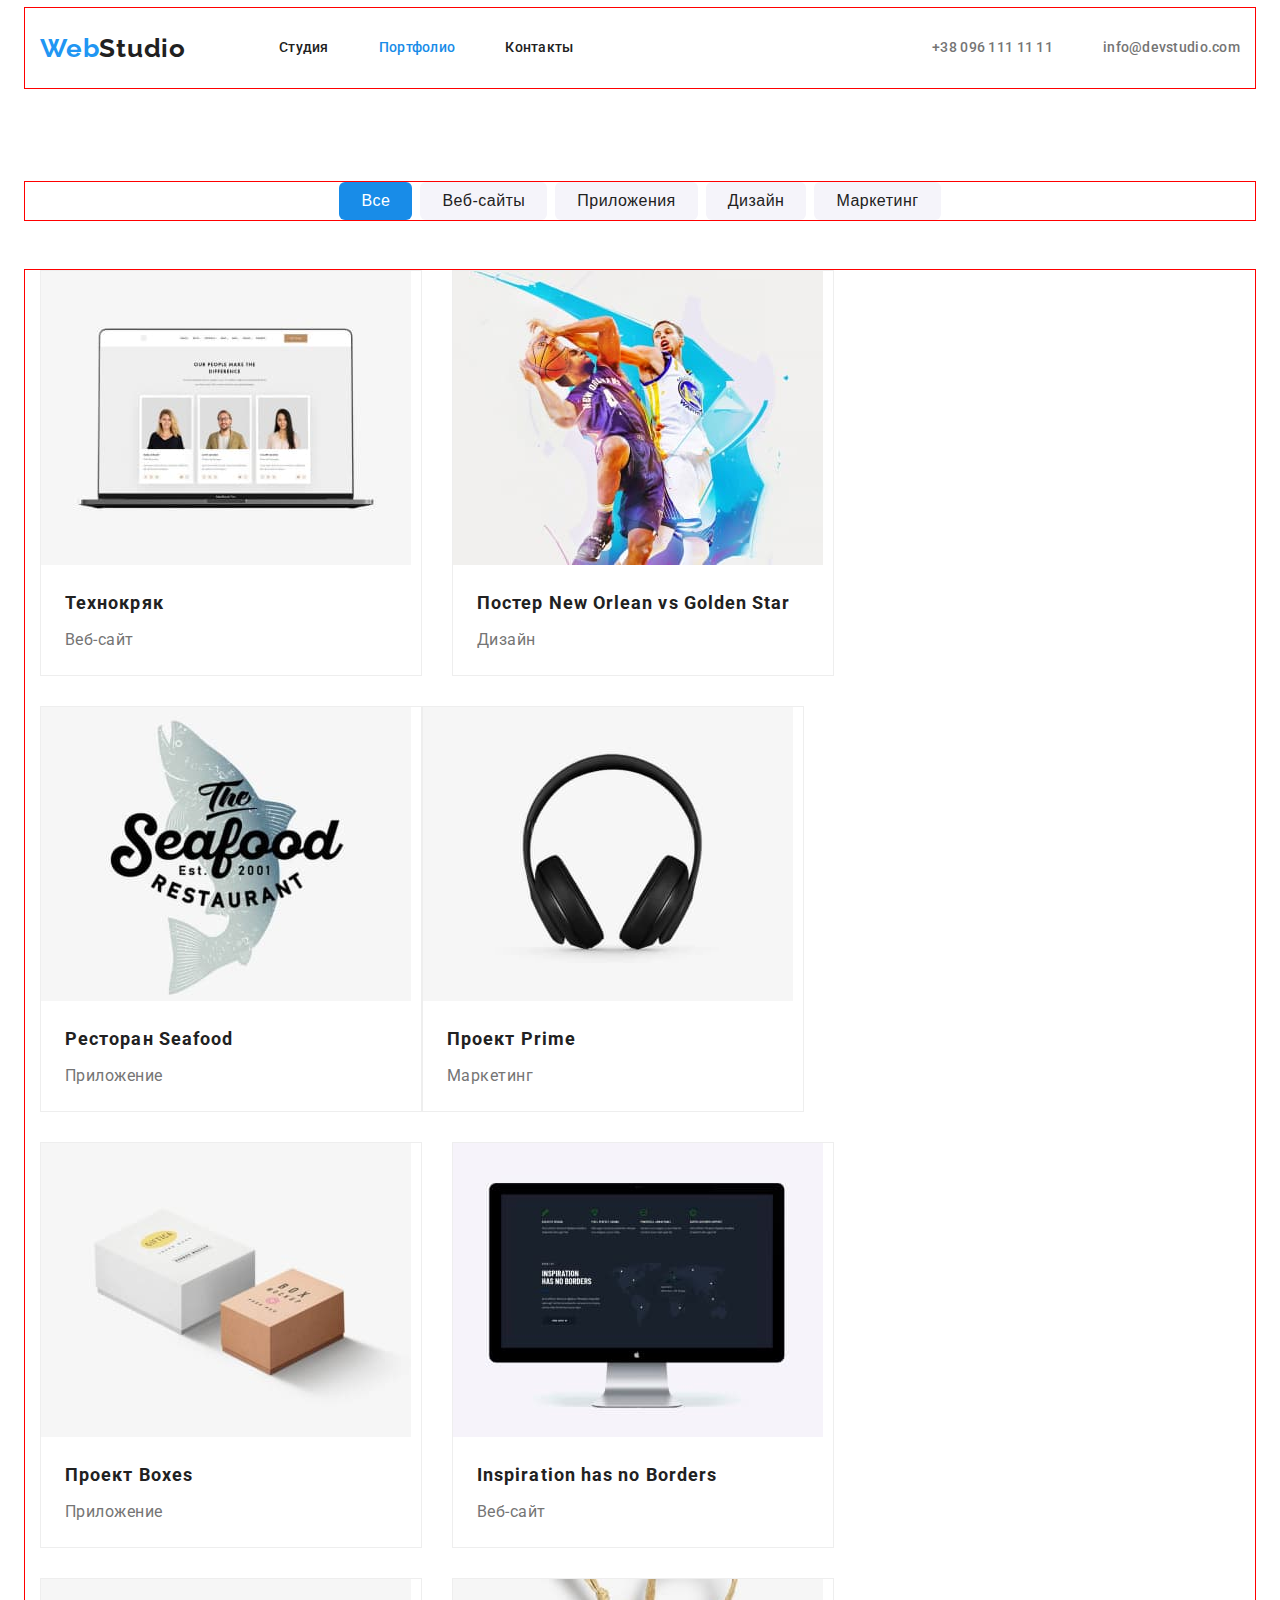
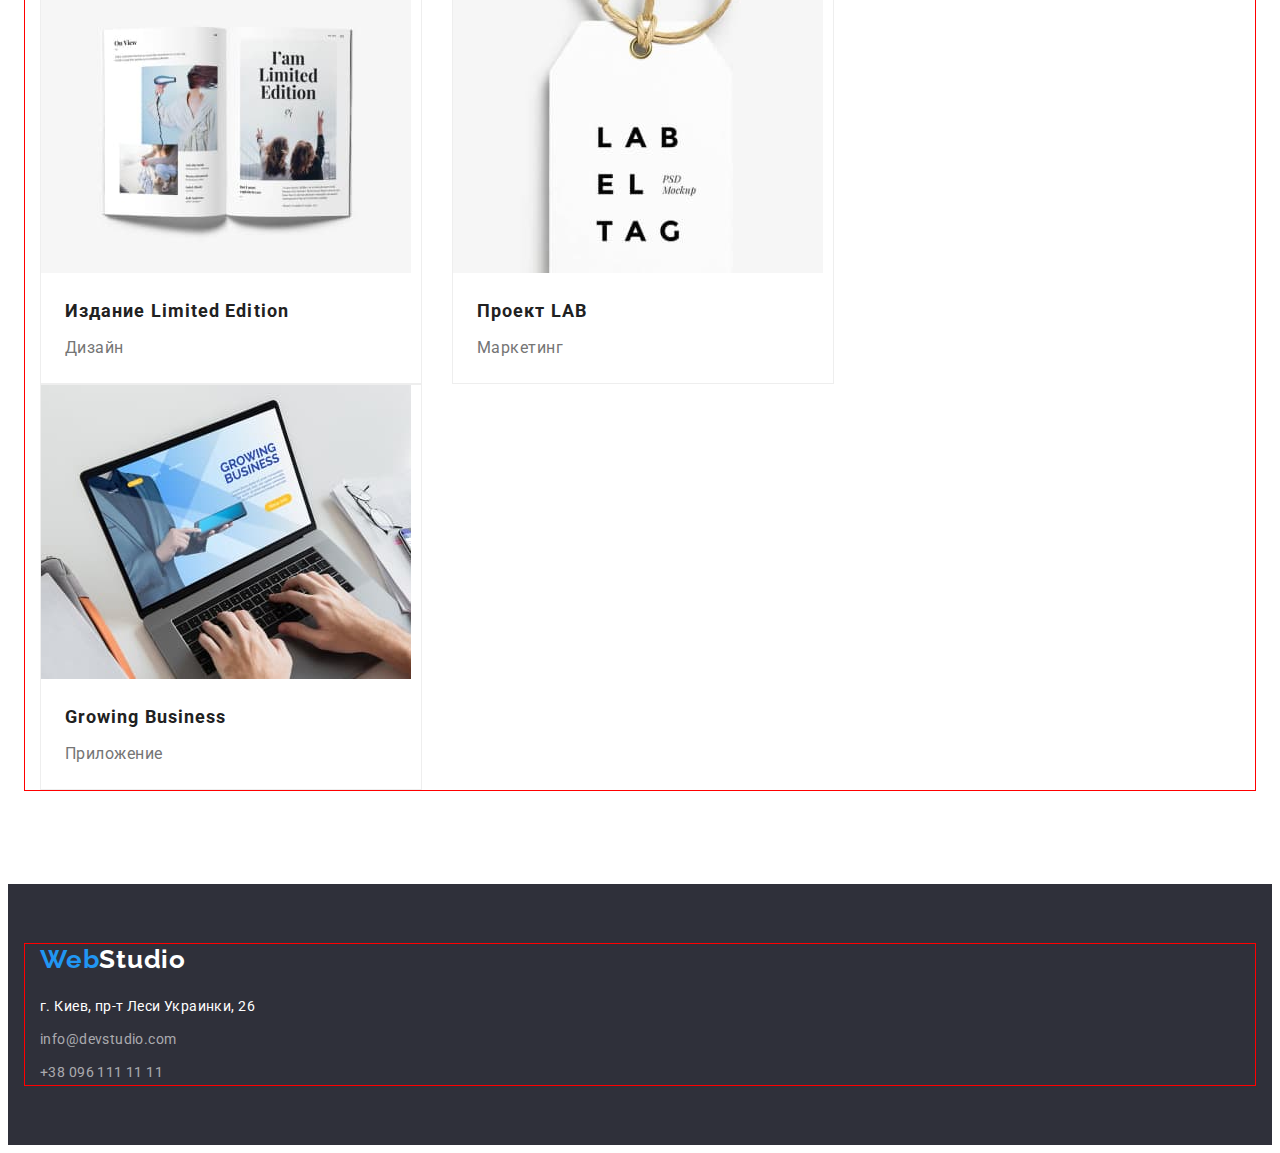
==== portfolio.html @ 54383d81 "sprites" ====
<!DOCTYPE html>
<html lang="ru">
<head>
    <meta charset="UTF-8">
    <meta http-equiv="X-UA-Compatible" content="IE=edge">
    <meta name="viewport" content="width=device-width, initial-scale=1.0">
    <style>
        @import url('https://fonts.googleapis.com/css2?family=Raleway:wght@700&family=Roboto:wght@400;500;700;900&display=swap');
    </style>
    <title>Portfolio</title>
    <link rel="stylesheet" href="https://cdnjs.cloudflare.com/ajax/libs/modern-normalize/1.1.0/modern-normalize.min.css" integrity="sha512-wpPYUAdjBVSE4KJnH1VR1HeZfpl1ub8YT/NKx4PuQ5NmX2tKuGu6U/JRp5y+Y8XG2tV+wKQpNHVUX03MfMFn9Q==" crossorigin="anonymous" referrerpolicy="no-referrer" />
    <link rel="stylesheet" href="./styles/styles.css">
</head>
<body>
    <!-- <header> -->
    <header>
        <div class="conteiner">
            <nav class="nav">
                <a class="logo link" lang="en" href="index.html">Web<span class="logo-span">Studio</span></a>
                <ul class="nav-list">
                    <li class="nav-item"><a class="nav-item-link link" href="./index.html">Студия</a></li>
                    <li class="nav-item"><a class="nav-item-link current link" href="./portfolio.html">Портфолио</a></li>
                    <li class="nav-item"><a class="nav-item-link link" href="">Контакты</a></li>
                </ul>
                <ul class="contactus-list">
                    <li class="contactus-item"><a class="contactus-item-link link" href="tel:+380961111111">+38 096 111 11 11</a></li>
                    <li class="contactus-item"><a class="contactus-item-link link" href="mailto:">info@devstudio.com</a></li>
                </ul>
            </nav>
            
        </div>
    </header>
    <main>
        <section class="section">
            <div class="conteiner filter">
                <h1 class="visually-hidden">Portfolio</h1>
                <ul class="portfolio-filter-list">
                    <li class="portfolio-filter-item">
                        <button type="button" class="portfolio-filter-button current">Все</button>
                    </li>
                    <li class="portfolio-filter-item">
                        <button type="button" class="portfolio-filter-button">Веб-сайты</button>
                    </li>
                    <li class="portfolio-filter-item">
                        <button type="button" class="portfolio-filter-button">Приложения</button>
                    </li>
                    <li class="portfolio-filter-item">
                        <button type="button" class="portfolio-filter-button">Дизайн</button>
                    </li>
                    <li class="portfolio-filter-item">
                        <button type="button" class="portfolio-filter-button">Маркетинг</button>
                    </li>
                </ul>
            </div>
            <div class="conteiner">
                <ul class="portfolio-list">
                    <li class="portfolio-item">
                        <a class="link" href="">
                            <img class="portfolio-img" src="./images/Portfolio-1.jpg" width="370" alt="Веб-сайт">
                            <div class="portdolio-text-div">
                                <h2 class="portfolio-title">Технокряк</h2>
                                <p class="portfolio-text">Веб-сайт</p> 
                            </div>
                        </a>
                    </li>
                    <li class="portfolio-item">
                        <a  class="link" href="">
                            <img class="portfolio-img" src="./images/Portfolio-2.jpg" width="370" alt="Дизайн">
                            <div class="portdolio-text-div">
                                <h2 class="portfolio-title">Постер New Orlean vs Golden Star</h2>
                                <p class="portfolio-text">Дизайн</p>
                            </div>
                        </a>
                    </li>
                    <li class="portfolio-item">
                        <a class="link" href="">
                            <img class="portfolio-img" src="./images/Portfolio-3.jpg" width="370" alt="Приложение">
                            <div class="portdolio-text-div">
                                <h2 class="portfolio-title">Ресторан Seafood</h2>
                                <p class="portfolio-text">Приложение</p>
                            </div>
                        </a>
                    </li>
                    <li class="portfolio-item">
                        <a class="link" href="">
                            <img class="portfolio-img" src="./images/Portfolio-4.jpg" width="370" alt="Маркетинг">
                            <div class="portdolio-text-div">
                                <h2 class="portfolio-title">Проект Prime</h2>
                                <p class="portfolio-text">Маркетинг</p>
                            </div>
                        </a>
                    </li>
                    <li class="portfolio-item">
                        <a class="link" href="">
                            <img class="portfolio-img" src="./images/Portfolio-5.jpg" width="370" alt="Приложение">
                            <div class="portdolio-text-div">
                                <h2 class="portfolio-title">Проект Boxes</h2>
                                <p class="portfolio-text">Приложение</p>
                            </div>
                        </a>
                    </li>
                    <li class="portfolio-item">
                        <a class="link" href="">
                            <img class="portfolio-img" src="./images/Portfolio-6.jpg" width="370" alt="Веб-сайт">
                            <div class="portdolio-text-div">
                                <h2 class="portfolio-title">Inspiration has no Borders</h2>
                                <p class="portfolio-text">Веб-сайт</p>
                            </div>
                        </a>
                    </li>
                    <li class="portfolio-item">
                        <a class="link" href="">
                            <img class="portfolio-img" src="./images/Portfolio-7.jpg" width="370" alt="Дизайн">
                            <div class="portdolio-text-div">
                                <h2 class="portfolio-title">Издание Limited Edition</h2>
                                <p class="portfolio-text">Дизайн</p>
                            </div>
                        </a>
                    </li>
                    <li class="portfolio-item">
                        <a class="link" href="">
                            <img class="portfolio-img" src="./images/Portfolio-8.jpg" width="370" alt="Маркетинг">
                            <div class="portdolio-text-div">
                                <h2 class="portfolio-title">Проект LAB</h2>
                                <p class="portfolio-text">Маркетинг</p>
                            </div>
                        </a>
                    </li>
                    <li class="portfolio-item">
                        <a class="link" href="">
                            <img class="portfolio-img" src="./images/Portfolio-9.jpg" width="370" alt="Приложение">
                            <div class="portdolio-text-div">
                                <h2 class="portfolio-title">Growing Business</h2>
                                <p class="portfolio-text">Приложение</p>
                            </div>
                        </a>
                    </li>
                </ul>
            </div>
        </section>
 
    </main>
    <footer class="footer">
        <div class="conteiner">
            <a class="logo link footer-link" lang="en" href="index.html">Web<span class="logo-span-footer">Studio</span></a>
            <address>
                <ul class="footer-list">
                    <li class="footer-item"><a class="footer-adress link" href="https://goo.gl/maps/3W2phe6kemsVcXrq6" target="_blank" rel="noopener noreferrer">г. Киев, пр-т Леси Украинки, 26</a></li>
                    <li class="footer-item"><a class="footer-mail link" href="mailto:">info@devstudio.com</a></li>
                    <li class="footer-item"><a class="footer-tel link" href="tel:+380961111111">+38 096 111 11 11</a></li>
                </ul>
            </address>
        </div>
    </footer>
    
</body>
</html>
---- styles/styles.css ----
:root{
    --primary-background-color: #ffffff;
    --primary-text-color: #212121;
    --grey-text-color: #757575;
    --active-color: #2196F3;
}

p, h1, h2, h3, h4, h5, h6{
    margin: 0;
}

ol, ul{
    margin: 0;
    padding-left: 0;
}

button{
    cursor: pointer;
}

.section{
    padding-top: 94px;
    padding-bottom: 94px;
}

.conteiner{
    width: 1200px;
    margin: 0 auto;
    padding-left: 15px;
    padding-right: 15px;
    outline: 1px solid red;
}


/* Links */
.link{
    text-decoration: none;
}

.nav-item-link .link .current{
    color: #2196F3;
}

/* Lists */
li{
    list-style: none;
}


body {
    background-color: var(--primary-background-color);
    color: var(--grey-text-color);
    font-family: 'roboto', sans-serif;
}

/* Logo */

.header{
    border-bottom:1px solid #ECECEC ;
}

.logo{
    font-family: 'Raleway', sans-serif;
    font-weight: 700;
    font-size: 26px;
    line-height: 1.19;
    letter-spacing: 0.03em;
    color: var(--active-color);
}

.logo-span{
    color: var(--primary-text-color);
}

/* --------------------------Navigation-------------------------------- */


.nav{
    display: flex;
    align-items: center;
}

.nav-list{
    display: flex;
    margin-left: 93px;
}

.nav-list .nav-item{
    margin-right: 50px;
}

.nav-list .nav-item:last-child{
    margin-right: 0;
}


.nav-item-link, .contactus-list{
    font-weight: 500;
    font-size: 14px;
    line-height: 1.14;
    letter-spacing: 0.02em;
}

.nav-item-link{
    display: block;
    padding-top: 32px;
    padding-bottom: 32px;
    color: var(--primary-text-color);
    
}

.nav-item-link:hover, .nav-item-link:focus{
    color: var(--active-color);
}

.nav-list .nav-item-link.current{
    color: #188ce8;
}

/* ---------------------------AuthNav------------------------------ */

.contactus-list{
    display: flex;
    margin-left: auto;
}

.contactus-list .contactus-item + .contactus-item{
    margin-left: 50px;
}

.contactus-item-link{
    padding-top: 32px;
    padding-bottom: 32px;
    color: var(--grey-text-color);
}
.contactus-item-link:hover, .contactus-item-link:focus{
    color: var(--active-color);
}


/*-------------------------- Hero ---------------------------*/



.hero{
    text-align: center;
    padding-top: 200px;
    padding-bottom: 200px;
    background-color: #2F303A;
    background-image: linear-gradient(
        rgba(47, 48, 58, 0.4),
        rgba(47, 48, 58, 0.4)), 
        url(../images/Hero.jpg);

    background-repeat: no-repeat;
    background-position: center;
    max-width: 1600px;
    margin: 0 auto;
}

.hero-title{
    font-weight: 900;
    font-size: 44px;
    line-height: 1.36;
    letter-spacing: 0.06em;
    text-transform: uppercase;
    color: var(--primary-background-color);
    margin-bottom: 30px;
}

.hero-btn{
    border-radius: 6px;
    padding: 10px 32px;
    min-width: 200px;
    font-weight: 700;
    font-size: 16px;
    line-height: 1.88;
    letter-spacing: 0.06em;
    color: var(--primary-background-color);
    background-color: var(--active-color);
    cursor: pointer;
}

.hero-btn:hover, .hero-btn:active{
    background-color:#188ce8;
}


/* ------------------------------Excellence--------------------- */

.visually-hidden { 
    position: absolute; 
    width: 1px; 
    height: 1px; 
    margin: -1px; 
    border: 0; 
    padding: 0; 
    white-space: nowrap; 
    clip-path: inset(100%); 
    clip: rect(0 0 0 0); 
    overflow: hidden;
} 

.ex-list{
    display: flex;
  
}

.ex-list .ex-item + .ex-item{
    margin-left: 30px;
}


.ex-item{
    width: 270px;
}



.ex-title{
    margin-bottom: 10px;
    font-weight: 700;
    text-transform: uppercase;
    font-size: 14px;
    line-height: 1.14;
    letter-spacing: 0.03em;
    color:var(--primary-text-color)
}

.ex-text{
    font-size: 14px;
    line-height: 1.71;
    letter-spacing: 0.03em;
    }




/* -----------------------------Jobs & Team----------------------------*/

.mod{
    padding-top: 0;
}

.jobs-title, .team-title{
    text-align: center;
    font-size: 36px;
    line-height: 1.17;
    letter-spacing: 0.03em;
    color:var(--primary-text-color)
}

.jobs-title{
    margin-bottom: 50px;
}

.jobs-list{
    display: flex;
}

.jobs-list .jobs-list-item + .jobs-list-item{
    margin-left: 30px;
}

.team-conteiner{
    background-color: #F5F4FA;
}

.team-title{
    margin-bottom: 50px;
}

.team-list{
    display: flex;
    padding-bottom: 94px;
}

.team-list .team-item + .team-item{
    margin-left: 30px;
}

.team-item{
    box-shadow: 0px 1px 3px rgba(0, 0, 0, 0.12), 0px 1px 1px rgba(0, 0, 0, 0.14), 0px 2px 1px rgba(0, 0, 0, 0.2);
    border-radius: 0px 0px 4px 4px;
    background-color: var(--primary-background-color);
}



.wrapr{
    padding-top: 30px;
    padding-bottom: 30px;
}


.team-item-title{
    margin-bottom: 10px;
    text-align: center;
    font-weight: 500;
    font-size: 16px;
    line-height: 1.19;
    letter-spacing: 0.03em;
    color: var(--primary-text-color);
}





.team-item-text{
    text-align: center;
    font-weight: 400;
    font-size: 16px;
    line-height: 1.19;
    letter-spacing: 0.03em;
}


/* Footer */

.footer{
    background-color: #2F303A;
    padding-top: 60px;
    padding-bottom: 60px;
}

.logo-span-footer{
    color: var(--primary-background-color);
}

.footer-link{
    display: inline-block;
    margin-bottom: 20px;
}

.footer-item:not(:last-child){
    margin-bottom: 9px;
}


.footer-adress{
    font-style: normal;
    font-size: 14px;
    line-height: 1.71;
    letter-spacing: 0.03em;
    color: var(--primary-background-color);
}

.footer-mail, .footer-tel{
    font-style: normal;
    font-size: 14px;
    line-height: 1.71;
    letter-spacing: 0.03em;
    color: rgba(255, 255, 255, 0.6);
    }



/* Page: -------------------------Portfolio----------------------------- */


/* --------------------------------Filter--------------------- -*/

.filter{
    margin-bottom: 50px;
}

.portfolio-filter-list{
    display: flex;
    justify-content: center;
}

.portfolio-filter-button{
    display: block;
    padding: 6px 22px;
    border-radius: 6px;
    border: none;
    font-weight: 500;
    font-size: 16px;
    line-height: 1.62;
    letter-spacing: 0.03em;
    background-color: #F5F4FA;
    color: var(--primary-text-color);
    cursor: pointer
}

.portfolio-filter-item:not(:last-child){
    margin-right: 8px;
}

.portfolio-filter-button:hover, .portfolio-filter-button:focus{
    background-color: var(--active-color);
    color: var(--primary-background-color);
}

.portfolio-filter-item .portfolio-filter-button.current{
    background-color: #188ce8;
    color: var(--primary-background-color);
}


.portfolio-list{
    display: flex;
    flex-wrap: wrap;
}



.portfolio-item{
    width: calc((100% - 60px)/3);
    margin-right: 30px;
    margin-bottom: 30px;
    border: 1px solid #EEEEEE;
}

.portfolio-item:nth-last-child(-n+3){
    margin-bottom: 0;
}

.portfolio-item:nth-child(3n){
    margin-right: 0;
}
/* .portfolio-item{
    margin-bottom: 30px;
}



.portfolio-item:nth-child(3n+1){
}
    margin-left: 0;

.portfolio-item:nth-child(3n+2){
    margin-left: 30px;
    margin-right: 30px;
}

.portfolio-item:nth-child(3n+3){
    margin-right: 0;
} */

.portdolio-text-div{
    padding: 20px 24px;
}

.portfolio-img{
    display: block;
}

.portfolio-title{
    margin-bottom: 4px;
    font-size: 18px;
    line-height: 2;
    letter-spacing: 0.06em;
    color: var(--primary-text-color);
}

.portfolio-text{
    font-size: 16px;
    line-height: 1.88;
    letter-spacing: 0.03em;
    color: var(--grey-text-color);
}
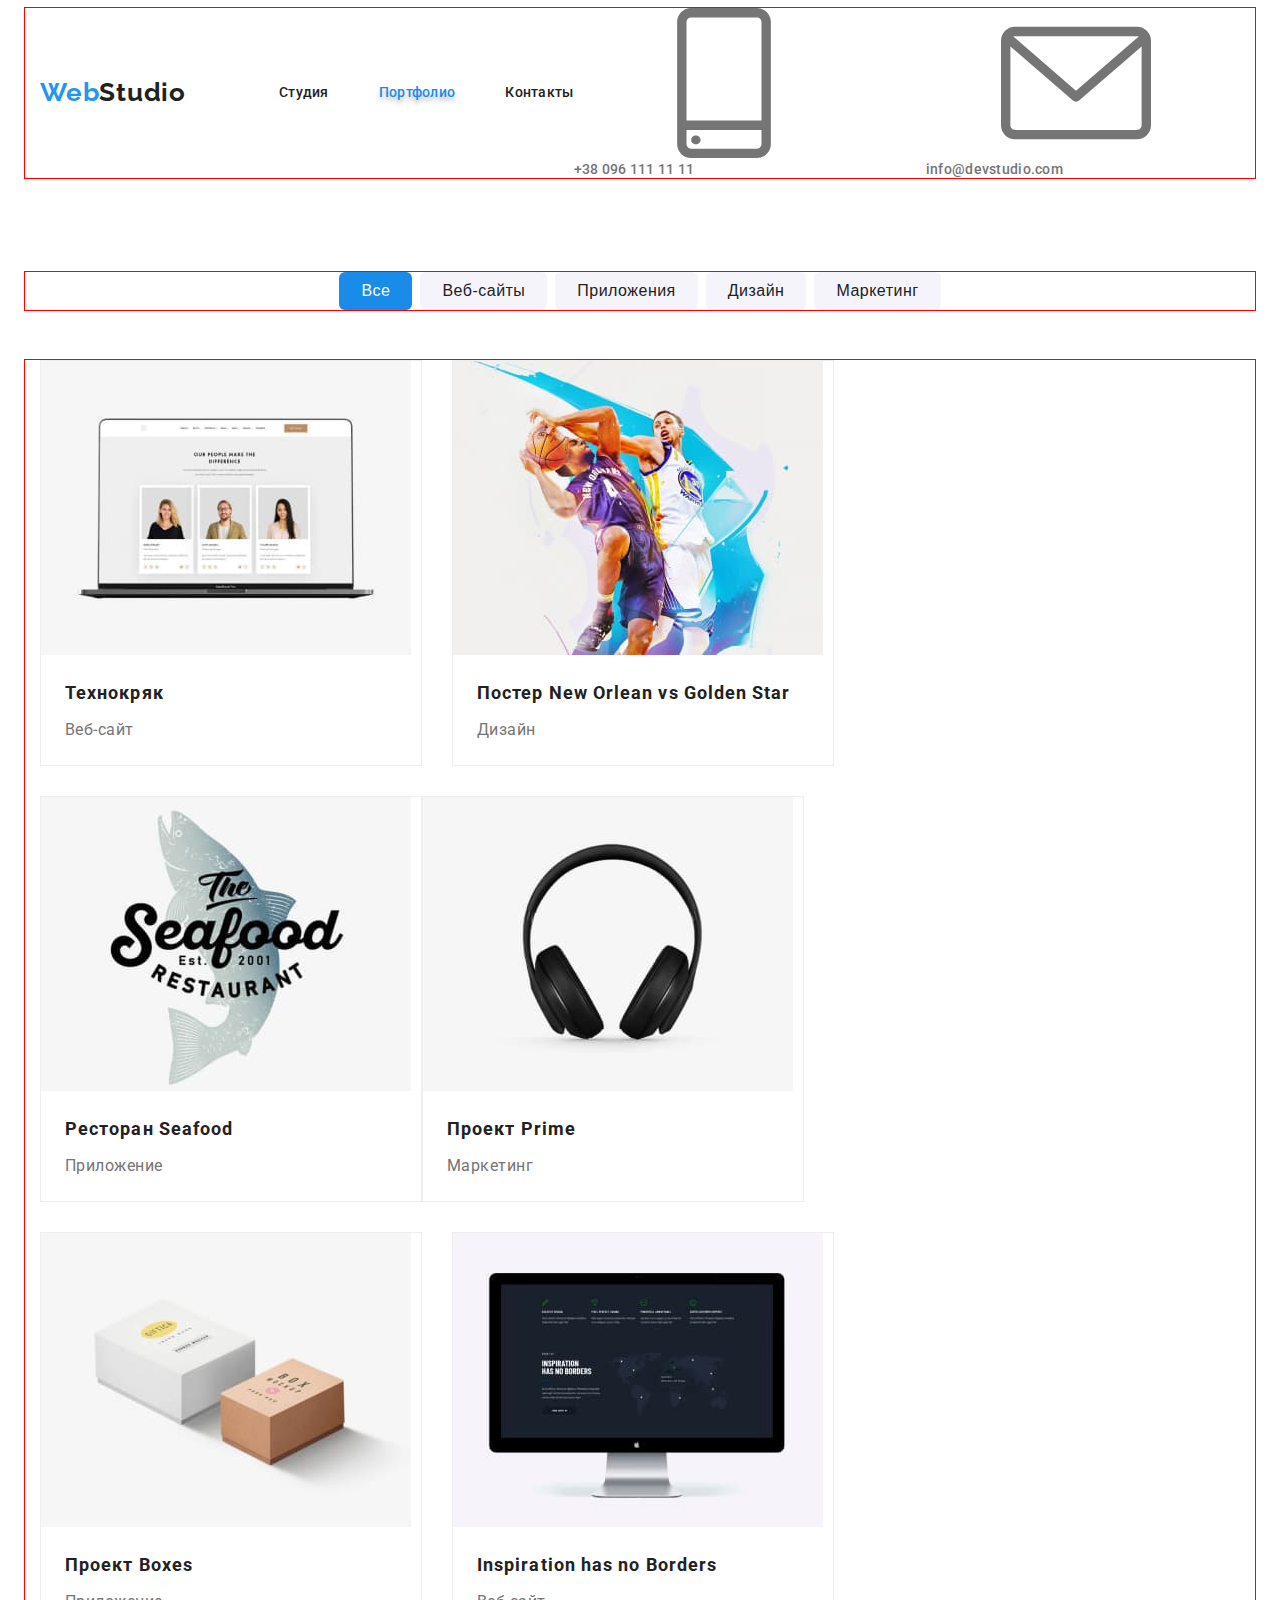
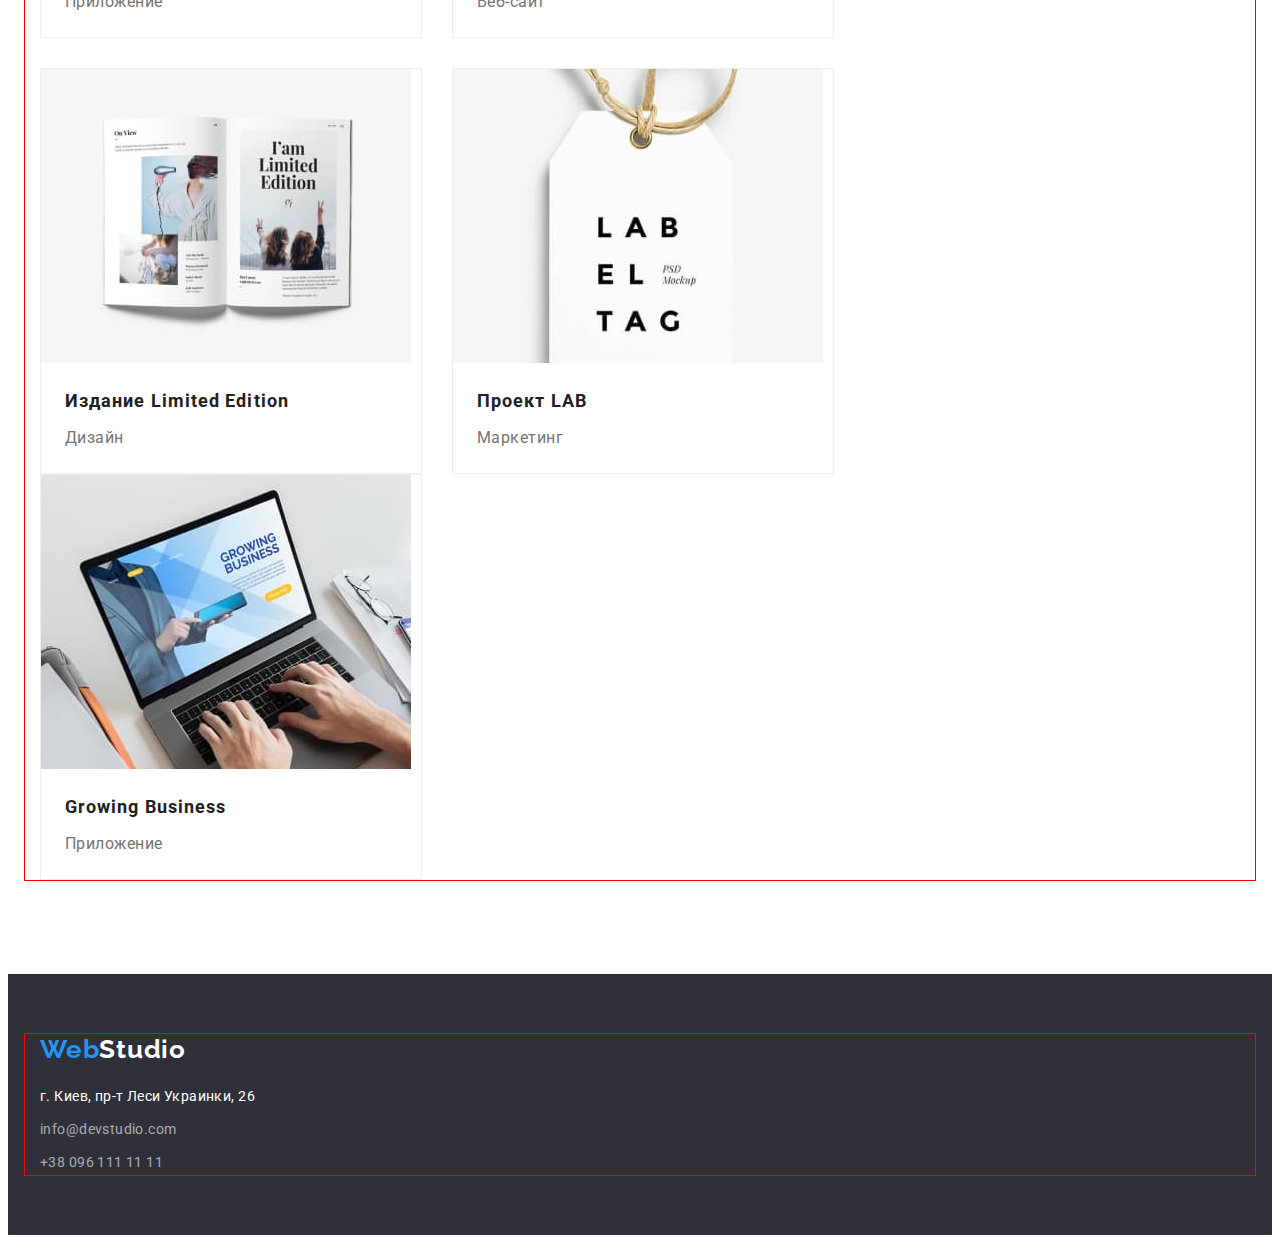
==== commit 7b84bd33: "4th" ====
--- a/portfolio.html
+++ b/portfolio.html
@@ -23,8 +23,18 @@
                     <li class="nav-item"><a class="nav-item-link link" href="">Контакты</a></li>
                 </ul>
                 <ul class="contactus-list">
-                    <li class="contactus-item"><a class="contactus-item-link link" href="tel:+380961111111">+38 096 111 11 11</a></li>
-                    <li class="contactus-item"><a class="contactus-item-link link" href="mailto:">info@devstudio.com</a></li>
+                    <li class="contactus-item">
+                        <svg class="icon-envelope">
+                            <use href="./images/icons.svg#icon-smartphone"></use>
+                        </svg>
+                        <a class="contactus-item-link link" href="tel:+380961111111">+38 096 111 11 11</a>
+                    </li>
+                    <li class="contactus-item">
+                        <svg class="icon-envelope">
+                            <use href="./images/icons.svg#icon-envelope"></use>
+                        </svg>
+                        <a class="contactus-item-link link" href="mailto:">info@devstudio.com</a>
+                    </li>
                 </ul>
             </nav>
             
--- a/styles/styles.css
+++ b/styles/styles.css
@@ -39,6 +39,7 @@
 
 .nav-item-link .link .current{
     color: #2196F3;
+    text-shadow: 0px 4px 4px rgba(0, 0, 0, 0.25);
 }
 
 /* Lists */
@@ -115,6 +116,8 @@
 
 .nav-list .nav-item-link.current{
     color: #188ce8;
+    text-shadow: 0px 4px 4px rgba(0, 0, 0, 0.25);
+
 }
 
 /* ---------------------------AuthNav------------------------------ */
@@ -215,6 +218,10 @@
     width: 270px;
 }
 
+.ex-icon{
+    fill: #212121;
+}
+
 
 
 .ex-title{
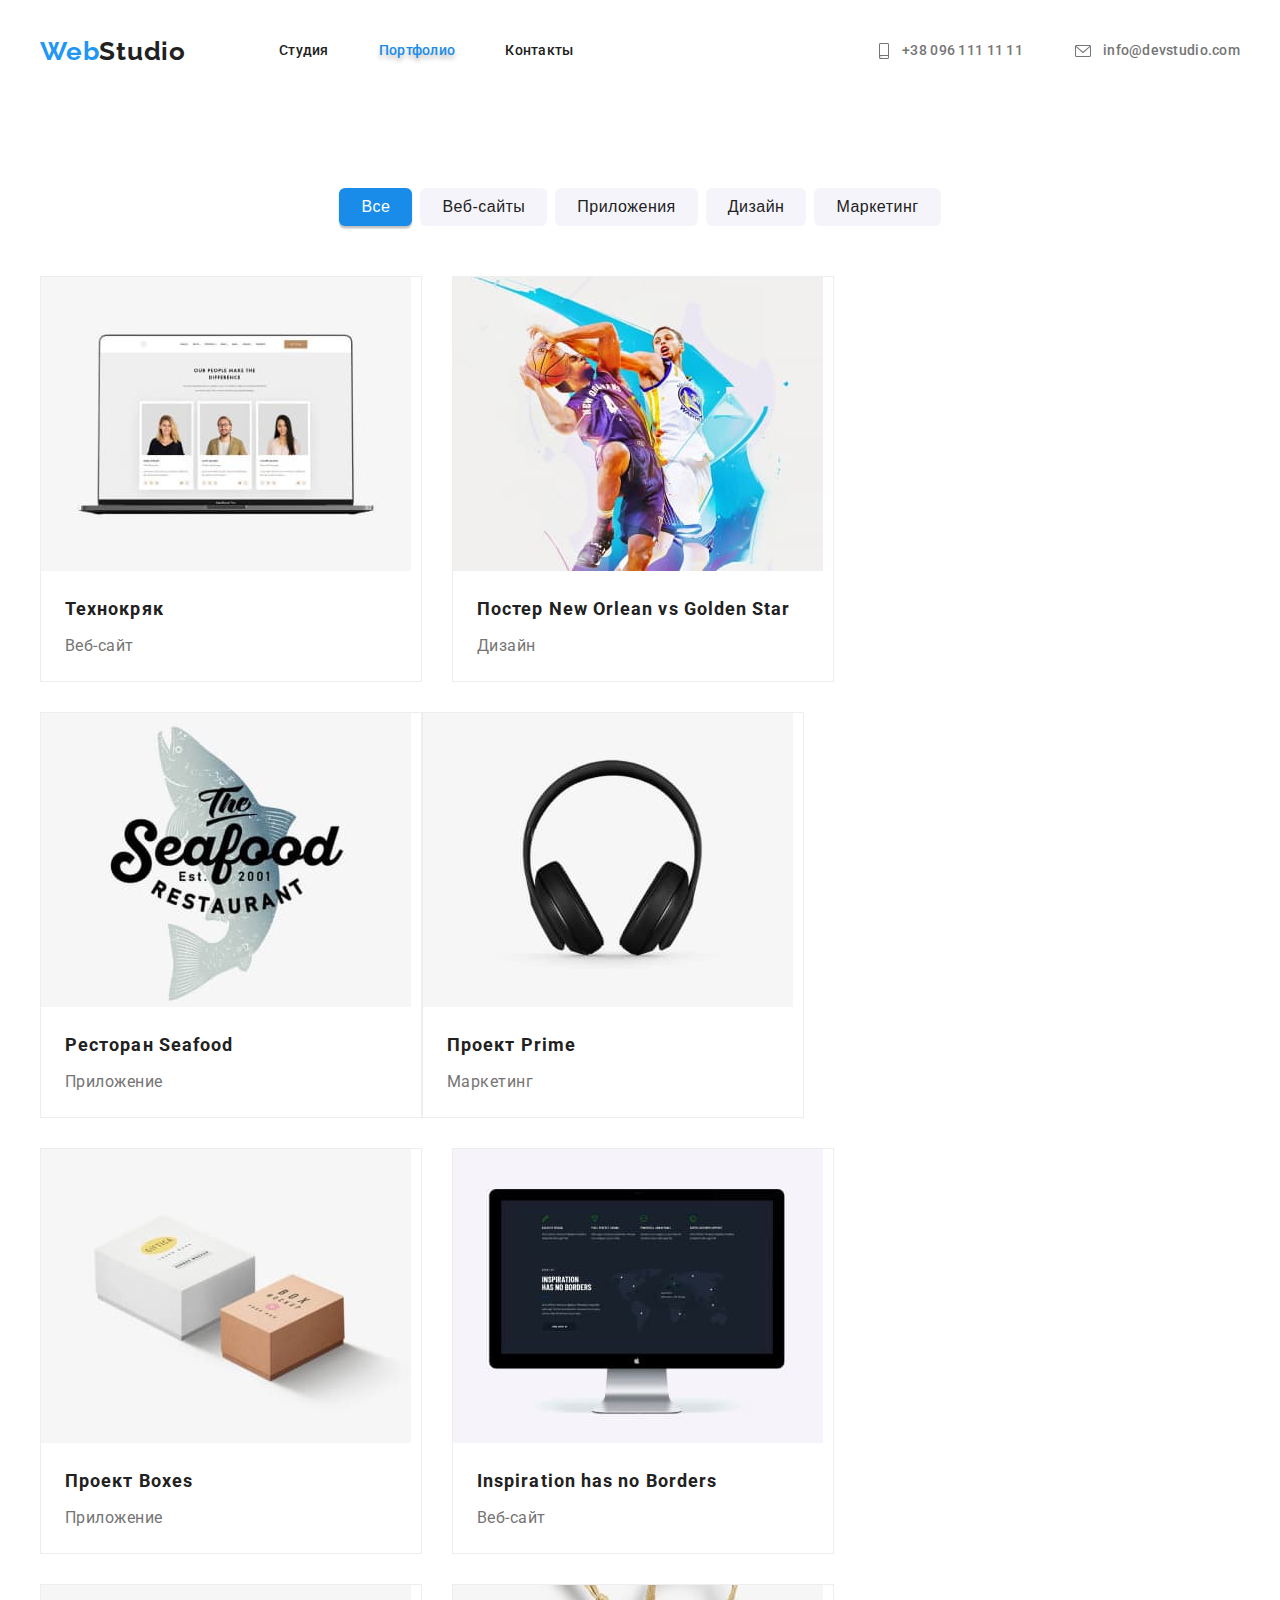
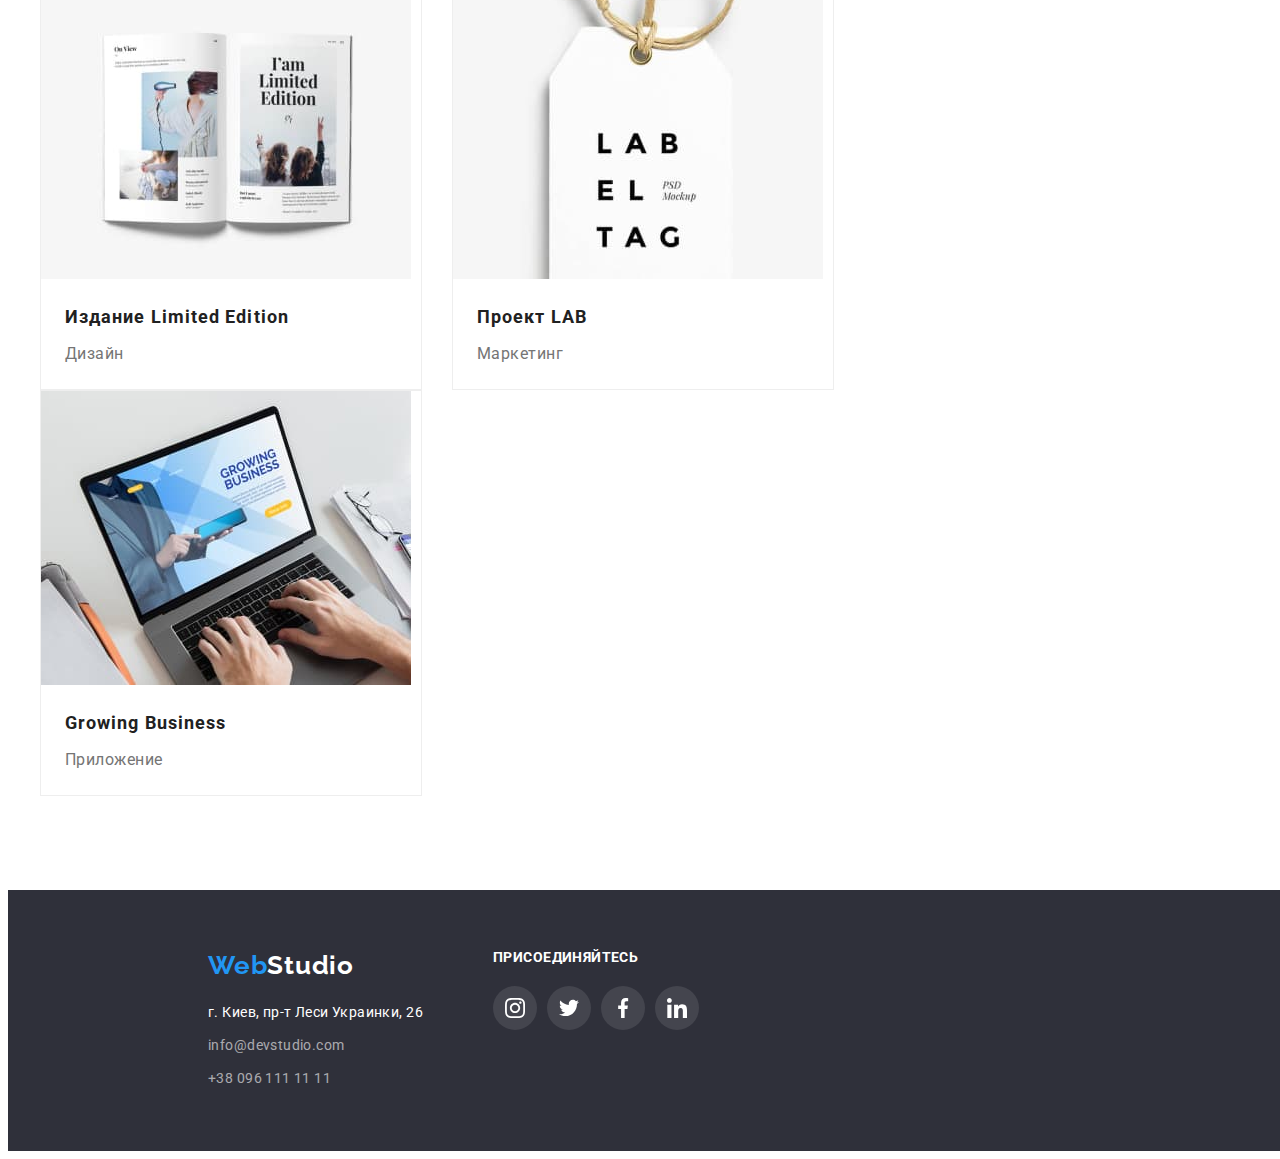
==== commit 212321ce: "6th commit done" ====
--- a/portfolio.html
+++ b/portfolio.html
@@ -24,20 +24,23 @@
                 </ul>
                 <ul class="contactus-list">
                     <li class="contactus-item">
-                        <svg class="icon-envelope">
-                            <use href="./images/icons.svg#icon-smartphone"></use>
-                        </svg>
-                        <a class="contactus-item-link link" href="tel:+380961111111">+38 096 111 11 11</a>
+                        
+                        <a class="contactus-item-link link" href="tel:+380961111111">
+                            <svg class="icon-smartphone">
+                                <use href="./images/icons.svg#icon-smartphone"></use>
+                            </svg>+38 096 111 11 11
+                        </a>
                     </li>
                     <li class="contactus-item">
-                        <svg class="icon-envelope">
-                            <use href="./images/icons.svg#icon-envelope"></use>
-                        </svg>
-                        <a class="contactus-item-link link" href="mailto:">info@devstudio.com</a>
+                        
+                        <a class="contactus-item-link link" href="mailto:">
+                            <svg class="icon-envelope">
+                                <use href="./images/icons.svg#icon-envelope"></use>
+                            </svg>info@devstudio.com
+                        </a>
                     </li>
                 </ul>
             </nav>
-            
         </div>
     </header>
     <main>
@@ -65,7 +68,7 @@
             <div class="conteiner">
                 <ul class="portfolio-list">
                     <li class="portfolio-item">
-                        <a class="link" href="">
+                        <a class="portfolio-link link" href="">
                             <img class="portfolio-img" src="./images/Portfolio-1.jpg" width="370" alt="Веб-сайт">
                             <div class="portdolio-text-div">
                                 <h2 class="portfolio-title">Технокряк</h2>
@@ -74,7 +77,7 @@
                         </a>
                     </li>
                     <li class="portfolio-item">
-                        <a  class="link" href="">
+                        <a  class="portfolio-link link" href="">
                             <img class="portfolio-img" src="./images/Portfolio-2.jpg" width="370" alt="Дизайн">
                             <div class="portdolio-text-div">
                                 <h2 class="portfolio-title">Постер New Orlean vs Golden Star</h2>
@@ -83,7 +86,7 @@
                         </a>
                     </li>
                     <li class="portfolio-item">
-                        <a class="link" href="">
+                        <a class="portfolio-link link" href="">
                             <img class="portfolio-img" src="./images/Portfolio-3.jpg" width="370" alt="Приложение">
                             <div class="portdolio-text-div">
                                 <h2 class="portfolio-title">Ресторан Seafood</h2>
@@ -92,7 +95,7 @@
                         </a>
                     </li>
                     <li class="portfolio-item">
-                        <a class="link" href="">
+                        <a class="portfolio-link link" href="">
                             <img class="portfolio-img" src="./images/Portfolio-4.jpg" width="370" alt="Маркетинг">
                             <div class="portdolio-text-div">
                                 <h2 class="portfolio-title">Проект Prime</h2>
@@ -101,7 +104,7 @@
                         </a>
                     </li>
                     <li class="portfolio-item">
-                        <a class="link" href="">
+                        <a class="portfolio-link link" href="">
                             <img class="portfolio-img" src="./images/Portfolio-5.jpg" width="370" alt="Приложение">
                             <div class="portdolio-text-div">
                                 <h2 class="portfolio-title">Проект Boxes</h2>
@@ -110,7 +113,7 @@
                         </a>
                     </li>
                     <li class="portfolio-item">
-                        <a class="link" href="">
+                        <a class="portfolio-link link" href="">
                             <img class="portfolio-img" src="./images/Portfolio-6.jpg" width="370" alt="Веб-сайт">
                             <div class="portdolio-text-div">
                                 <h2 class="portfolio-title">Inspiration has no Borders</h2>
@@ -119,7 +122,7 @@
                         </a>
                     </li>
                     <li class="portfolio-item">
-                        <a class="link" href="">
+                        <a class="portfolio-link link" href="">
                             <img class="portfolio-img" src="./images/Portfolio-7.jpg" width="370" alt="Дизайн">
                             <div class="portdolio-text-div">
                                 <h2 class="portfolio-title">Издание Limited Edition</h2>
@@ -128,7 +131,7 @@
                         </a>
                     </li>
                     <li class="portfolio-item">
-                        <a class="link" href="">
+                        <a class="portfolio-link link" href="">
                             <img class="portfolio-img" src="./images/Portfolio-8.jpg" width="370" alt="Маркетинг">
                             <div class="portdolio-text-div">
                                 <h2 class="portfolio-title">Проект LAB</h2>
@@ -136,7 +139,7 @@
                             </div>
                         </a>
                     </li>
-                    <li class="portfolio-item">
+                    <li class="portfolio-link portfolio-item">
                         <a class="link" href="">
                             <img class="portfolio-img" src="./images/Portfolio-9.jpg" width="370" alt="Приложение">
                             <div class="portdolio-text-div">
@@ -147,21 +150,46 @@
                     </li>
                 </ul>
             </div>
-        </section>
- 
+        </section> 
     </main>
     <footer class="footer">
-        <div class="conteiner">
-            <a class="logo link footer-link" lang="en" href="index.html">Web<span class="logo-span-footer">Studio</span></a>
-            <address>
-                <ul class="footer-list">
-                    <li class="footer-item"><a class="footer-adress link" href="https://goo.gl/maps/3W2phe6kemsVcXrq6" target="_blank" rel="noopener noreferrer">г. Киев, пр-т Леси Украинки, 26</a></li>
-                    <li class="footer-item"><a class="footer-mail link" href="mailto:">info@devstudio.com</a></li>
-                    <li class="footer-item"><a class="footer-tel link" href="tel:+380961111111">+38 096 111 11 11</a></li>
+        <div class="conteiner footer-conteiner">
+            <div class="footer-logo-adress">
+                <a class="logo link footer-link" lang="en" href="index.html">Web<span class="logo-span-footer">Studio</span></a>
+                <address>
+                    <ul class="footer-list">
+                        <li class="footer-item"><a class="footer-adress link" href="https://goo.gl/maps/3W2phe6kemsVcXrq6" target="_blank" rel="noopener noreferrer">г. Киев, пр-т Леси Украинки, 26</a></li>
+                        <li class="footer-item"><a class="footer-mail link" href="mailto:">info@devstudio.com</a></li>
+                        <li class="footer-item"><a class="footer-tel link" href="tel:+380961111111">+38 096 111 11 11</a></li>
+                    </ul>
+                </address>
+            </div>
+            <div class="footer-soc">
+                <H2 class="footer-soc-title">Присоединяйтесь</H2>
+                <ul class="footer-soc-list">
+                    <li class="footer-soc-item"><a href="https://instagram.com" class="footer-soc-link">
+                        <svg class="footer-soc-icon">
+                            <use href="./images/icons.svg#icon-instagram"></use>
+                        </svg>
+                    </a></li>
+                    <li class="footer-soc-item"><a href="https://twitter.com" class="footer-soc-link">
+                        <svg class="footer-soc-icon">
+                            <use href="./images/icons.svg#icon-twitter"></use>
+                        </svg>
+                    </a></li>
+                    <li class="footer-soc-item"><a href="https://facebook.com" class="footer-soc-link">
+                        <svg class="footer-soc-icon">
+                            <use href="./images/icons.svg#icon-facebook"></use>
+                        </svg>
+                    </a></li>
+                    <li class="footer-soc-item"><a href="https://linkedin.com" class="footer-soc-link">
+                        <svg class="footer-soc-icon">
+                            <use href="./images/icons.svg#icon-linkedin"></use>
+                        </svg>
+                    </a></li>
                 </ul>
-            </address>
+            </div>
         </div>
-    </footer>
-    
+    </footer>    
 </body>
 </html>--- a/styles/styles.css
+++ b/styles/styles.css
@@ -28,11 +28,11 @@
     margin: 0 auto;
     padding-left: 15px;
     padding-right: 15px;
-    outline: 1px solid red;
-}
-
-
-/* Links */
+    /* outline: 1px solid red; */
+}
+
+
+/* ----------------------Links-------------------- */
 .link{
     text-decoration: none;
 }
@@ -42,7 +42,7 @@
     text-shadow: 0px 4px 4px rgba(0, 0, 0, 0.25);
 }
 
-/* Lists */
+/* -----------------------Lists--------------------- */
 li{
     list-style: none;
 }
@@ -54,7 +54,7 @@
     font-family: 'roboto', sans-serif;
 }
 
-/* Logo */
+/* -----------------------Logo---------------------- */
 
 .header{
     border-bottom:1px solid #ECECEC ;
@@ -112,6 +112,7 @@
 
 .nav-item-link:hover, .nav-item-link:focus{
     color: var(--active-color);
+    text-shadow: 0px 4px 4px rgba(0, 0, 0, 0.25);
 }
 
 .nav-list .nav-item-link.current{
@@ -125,6 +126,10 @@
 .contactus-list{
     display: flex;
     margin-left: auto;
+}
+
+.contactus-item{
+    display: flex;
 }
 
 .contactus-list .contactus-item + .contactus-item{
@@ -135,10 +140,34 @@
     padding-top: 32px;
     padding-bottom: 32px;
     color: var(--grey-text-color);
+    display: flex;
+    align-items: center;
+    justify-content: center;
 }
 .contactus-item-link:hover, .contactus-item-link:focus{
     color: var(--active-color);
 }
+
+.icon-envelope{
+    width: 20px;
+    height: 16px;
+    margin-right: 10px;
+}
+
+.icon-smartphone{
+    width: 16px;
+    height: 22px;
+    margin-right: 10px;
+}
+
+.contactus-item-link:hover .icon-envelope,
+.contactus-item-link:focus .icon-envelope,
+.contactus-item-link:hover .icon-smartphone,
+.contactus-item-link:focus .icon-smartphone
+{
+    box-shadow: 0px 4px 4px rgba(0, 0, 0, 0.25);
+}
+
 
 
 /*-------------------------- Hero ---------------------------*/
@@ -213,14 +242,26 @@
     margin-left: 30px;
 }
 
+.ex-icon-conteiner{
+    margin-bottom: 30px;
+    width: 270px;
+    height: 120px;
+    background: #F5F4FA;
+    border-radius: 4px;
+    display: flex;
+    align-items: center;
+    justify-content: center;
+}
+
+.ex-icon{
+
+}
+
 
 .ex-item{
     width: 270px;
 }
 
-.ex-icon{
-    fill: #212121;
-}
 
 
 
@@ -271,6 +312,8 @@
 
 .team-conteiner{
     background-color: #F5F4FA;
+    width: 1600px;
+    margin: 0 auto;
 }
 
 .team-title{
@@ -296,7 +339,7 @@
 
 .wrapr{
     padding-top: 30px;
-    padding-bottom: 30px;
+    padding-bottom: 16px;
 }
 
 
@@ -322,6 +365,92 @@
     letter-spacing: 0.03em;
 }
 
+.soc-conteiner{
+    display: flex;
+    justify-content: center;
+    padding-bottom: 30px;
+}
+
+.soc-list{
+    display: flex;
+}
+
+.soc-item{
+    
+}
+
+.soc-link{
+    height: 44px;
+    width: 44px;
+    border-radius: 50%;
+    fill: #AFB1B8;
+    background-color: transparent;
+    display: flex;
+    justify-content: center;
+    align-items: center;
+}
+
+.soc-link:hover{
+    background-color: var(--active-color);
+    fill: #ffffff;
+}
+
+.soc-list .soc-item + .soc-item{
+    margin-left: 10px;
+}
+
+.soc-icon{
+    height: 20px;
+    width: 20px;
+}
+
+/* ------------Clients------------ */
+
+.clients-title{
+    padding-top: 94px;
+    margin-bottom: 50px;
+    text-align: center;
+    font-size: 36px;
+    line-height: 1.17;
+    letter-spacing: 0.03em;
+    color:var(--primary-text-color)
+}
+
+.clients-list{
+    display: flex;
+    padding-bottom: 94px;
+}
+
+
+
+.clients-link{
+    display: flex;
+    justify-content: center;
+    align-items: center;
+    width: 170px;
+    height: 92px;
+    left: 215px;
+    fill: #AFB1B8;
+    border: 1px solid #AFB1B8;
+    border-radius: 4px;
+}
+
+.clients-link:hover{
+    fill: #2196F3;
+    border-color: #2196F3;
+}
+
+.clients-list .clients-item + .clients-item{
+    margin-left: 30px;
+}
+
+.clients-icon{
+    width: 106px;
+    height: 60;
+}
+
+
+
 
 /* Footer */
 
@@ -329,6 +458,8 @@
     background-color: #2F303A;
     padding-top: 60px;
     padding-bottom: 60px;
+    width: 1600px;
+    margin: 0 auto;
 }
 
 .logo-span-footer{
@@ -359,7 +490,56 @@
     line-height: 1.71;
     letter-spacing: 0.03em;
     color: rgba(255, 255, 255, 0.6);
-    }
+}
+
+.footer-conteiner{
+    display: flex;
+}
+
+.footer-soc{
+margin-left: 70px;       
+}
+
+.footer-soc-title{
+    margin-bottom: 20px;
+    text-transform: uppercase;
+    font-size: 14px;
+    line-height: 1.14;
+    letter-spacing: 0.03em;
+    color:var(--primary-background-color)
+}
+    
+.footer-soc-list{
+    display: flex;
+}
+    
+.footer-soc-item{}
+
+.footer-soc-link{
+    height: 44px;
+    width: 44px;
+    border-radius: 50%;
+    fill: #ffffff;
+    background-color: rgba(255, 255, 255, 0.1);
+    display: flex;
+    justify-content: center;
+    align-items: center;
+}
+    
+.footer-soc-link:hover{
+    background-color: var(--active-color);
+    fill: #ffffff;
+}
+    
+.footer-soc-list .footer-soc-item + .footer-soc-item{
+    margin-left: 10px;
+}
+    
+.footer-soc-icon{
+    height: 20px;
+    width: 20px;
+    
+}
 
 
 
@@ -398,11 +578,20 @@
 .portfolio-filter-button:hover, .portfolio-filter-button:focus{
     background-color: var(--active-color);
     color: var(--primary-background-color);
+    box-shadow: 0px 3px 1px 
+    rgba(0, 0, 0, 0.1), 0px 1px 2px 
+    rgba(0, 0, 0, 0.08), 0px 2px 2px 
+    rgba(0, 0, 0, 0.12);
+    
 }
 
 .portfolio-filter-item .portfolio-filter-button.current{
     background-color: #188ce8;
     color: var(--primary-background-color);
+    box-shadow: 0px 3px 1px 
+    rgba(0, 0, 0, 0.1), 0px 1px 2px 
+    rgba(0, 0, 0, 0.08), 0px 2px 2px 
+    rgba(0, 0, 0, 0.12);
 }
 
 
@@ -427,24 +616,13 @@
 .portfolio-item:nth-child(3n){
     margin-right: 0;
 }
-/* .portfolio-item{
-    margin-bottom: 30px;
-}
-
-
-
-.portfolio-item:nth-child(3n+1){
-}
-    margin-left: 0;
-
-.portfolio-item:nth-child(3n+2){
-    margin-left: 30px;
-    margin-right: 30px;
-}
-
-.portfolio-item:nth-child(3n+3){
-    margin-right: 0;
-} */
+
+.portfolio-item:hover{
+    box-shadow: 
+    0px 1px 1px rgba(0, 0, 0, 0.12), 
+    0px 4px 4px rgba(0, 0, 0, 0.06), 
+    1px 4px 6px rgba(0, 0, 0, 0.16);
+}
 
 .portdolio-text-div{
     padding: 20px 24px;
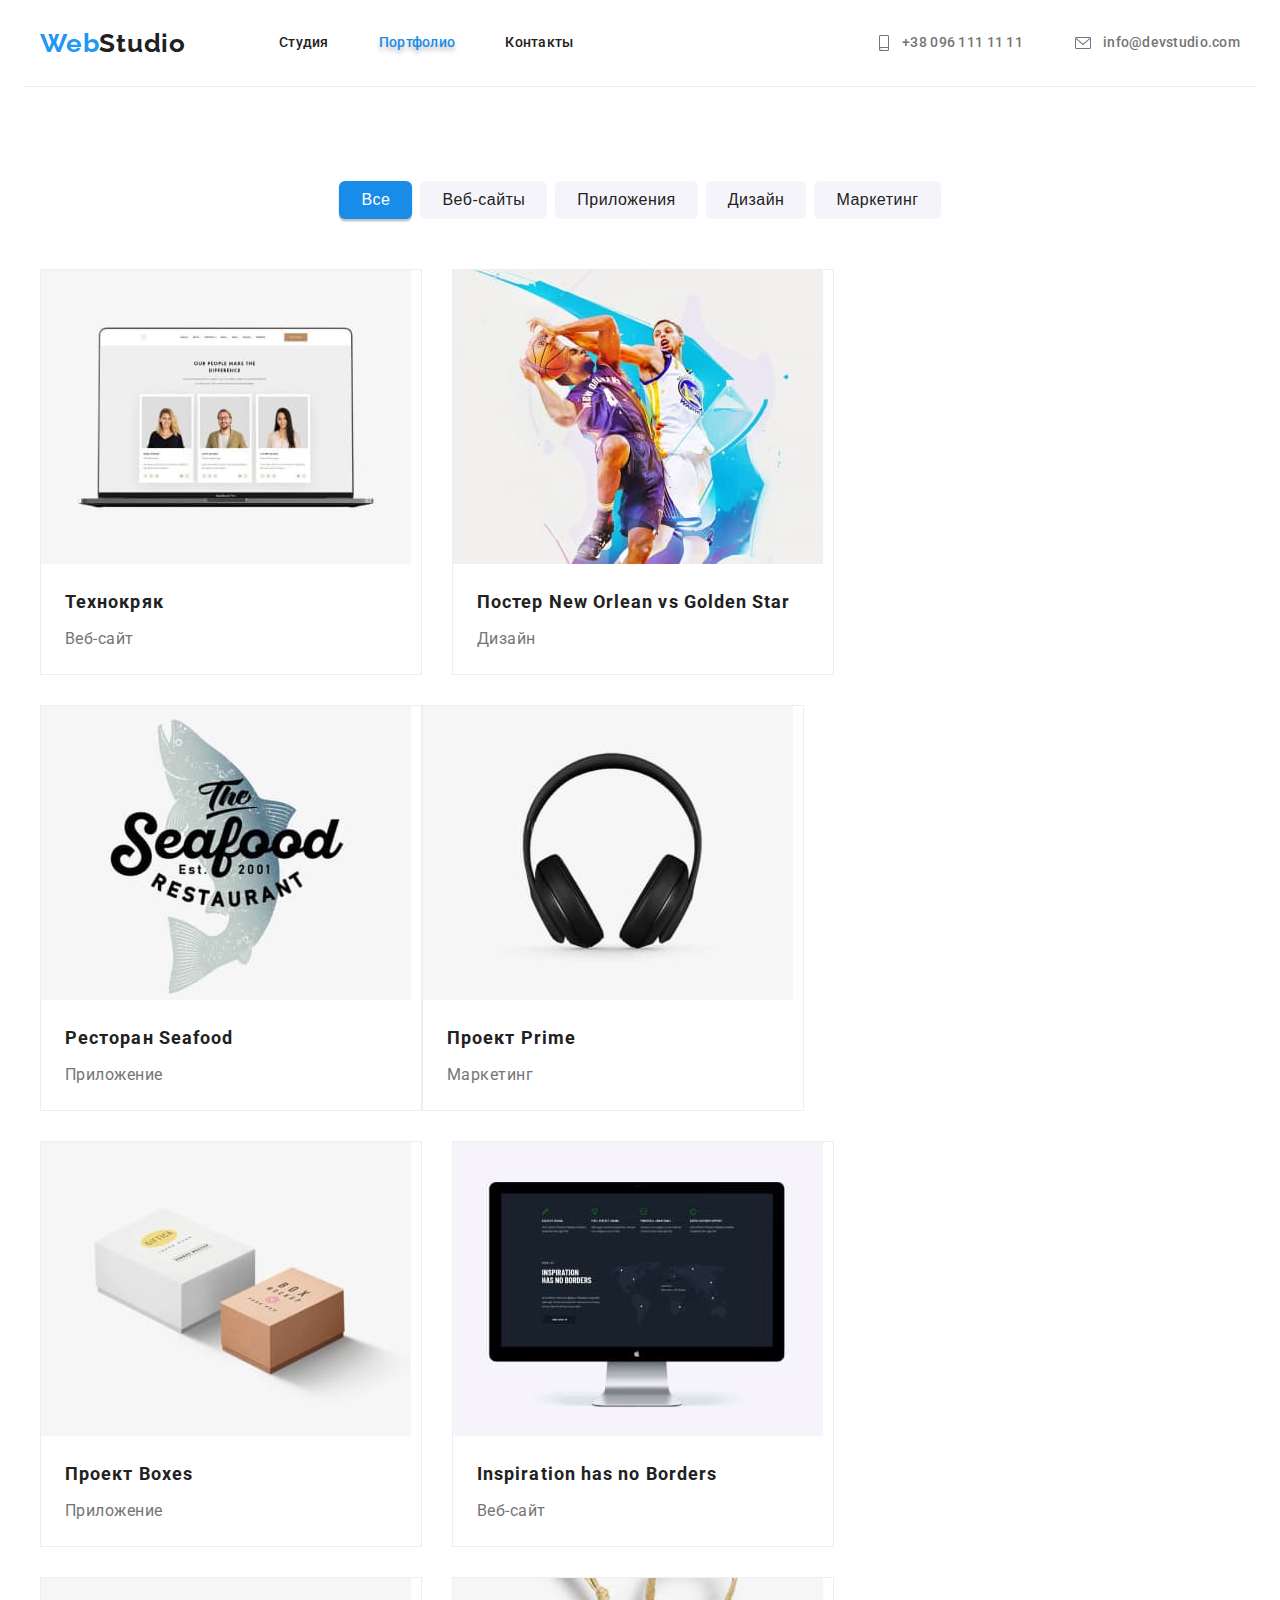
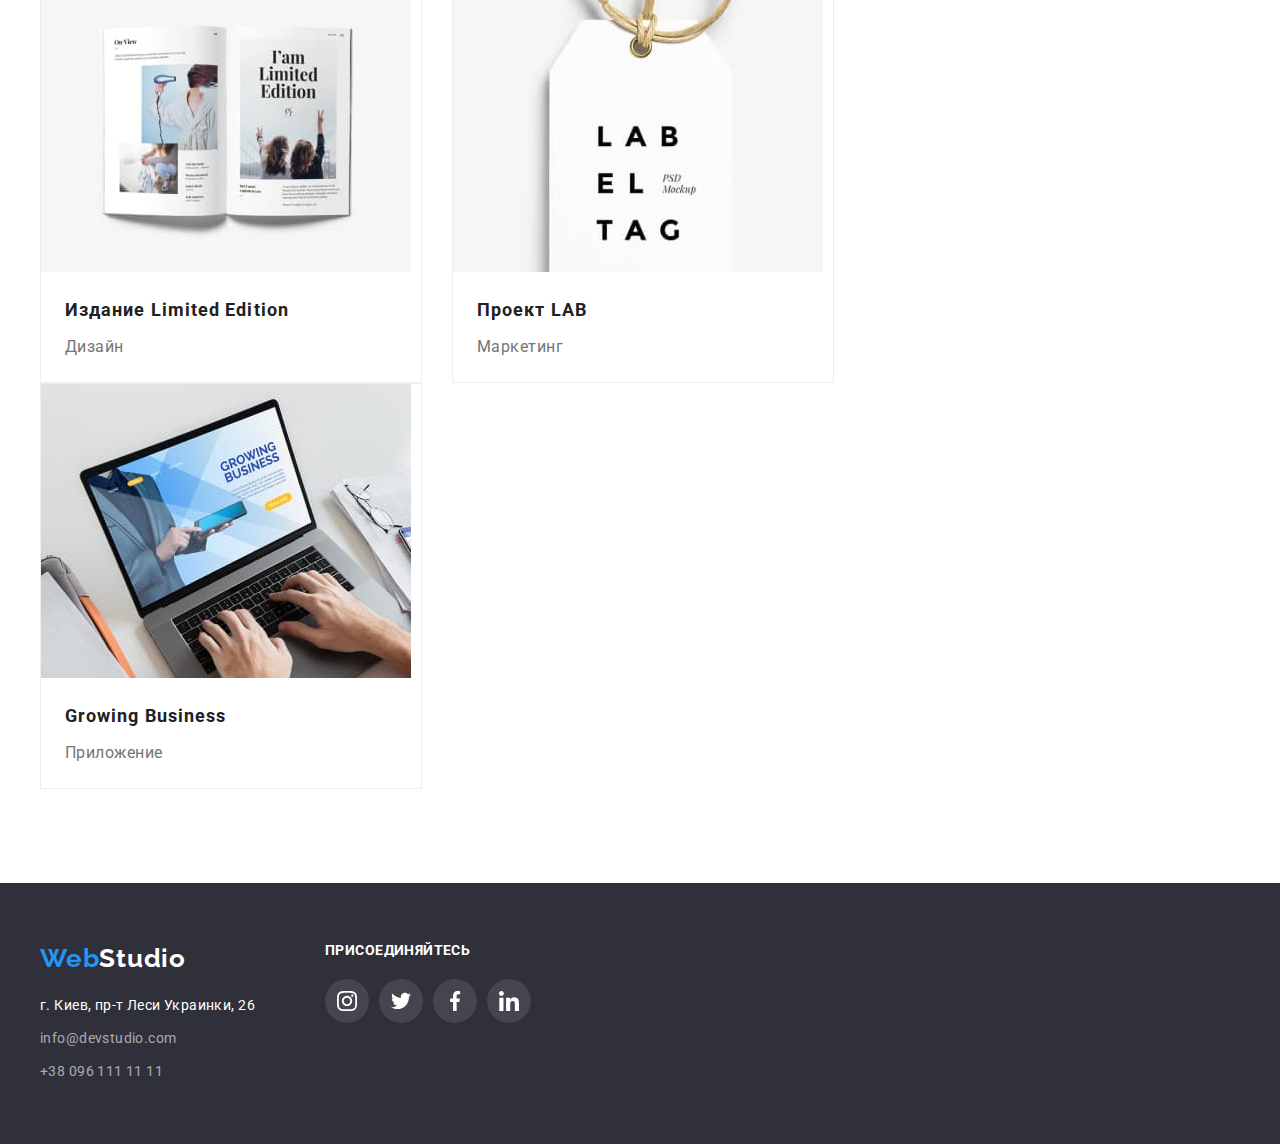
==== commit 8797129f: "8th" ====
--- a/portfolio.html
+++ b/portfolio.html
@@ -14,7 +14,7 @@
 <body>
     <!-- <header> -->
     <header>
-        <div class="conteiner">
+        <div class="conteiner header-portfolio">
             <nav class="nav">
                 <a class="logo link" lang="en" href="index.html">Web<span class="logo-span">Studio</span></a>
                 <ul class="nav-list">
--- a/styles/styles.css
+++ b/styles/styles.css
@@ -52,6 +52,7 @@
     background-color: var(--primary-background-color);
     color: var(--grey-text-color);
     font-family: 'roboto', sans-serif;
+    margin: 0;
 }
 
 /* -----------------------Logo---------------------- */
@@ -182,7 +183,7 @@
     background-image: linear-gradient(
         rgba(47, 48, 58, 0.4),
         rgba(47, 48, 58, 0.4)), 
-        url(../images/Hero.jpg);
+        url(../images/hero.jpg);
 
     background-repeat: no-repeat;
     background-position: center;
@@ -312,7 +313,6 @@
 
 .team-conteiner{
     background-color: #F5F4FA;
-    width: 1600px;
     margin: 0 auto;
 }
 
@@ -339,7 +339,7 @@
 
 .wrapr{
     padding-top: 30px;
-    padding-bottom: 16px;
+    padding-bottom: 30px;
 }
 
 
@@ -358,6 +358,7 @@
 
 
 .team-item-text{
+    margin-bottom: 16px;
     text-align: center;
     font-weight: 400;
     font-size: 16px;
@@ -365,14 +366,10 @@
     letter-spacing: 0.03em;
 }
 
-.soc-conteiner{
+
+.soc-list{
     display: flex;
     justify-content: center;
-    padding-bottom: 30px;
-}
-
-.soc-list{
-    display: flex;
 }
 
 .soc-item{
@@ -446,7 +443,7 @@
 
 .clients-icon{
     width: 106px;
-    height: 60;
+    height: 60px;
 }
 
 
@@ -458,7 +455,6 @@
     background-color: #2F303A;
     padding-top: 60px;
     padding-bottom: 60px;
-    width: 1600px;
     margin: 0 auto;
 }
 
@@ -544,6 +540,11 @@
 
 
 /* Page: -------------------------Portfolio----------------------------- */
+
+
+.header-portfolio{
+    border-bottom: 1px solid rgba(236, 236, 236, 1);
+}
 
 
 /* --------------------------------Filter--------------------- -*/
